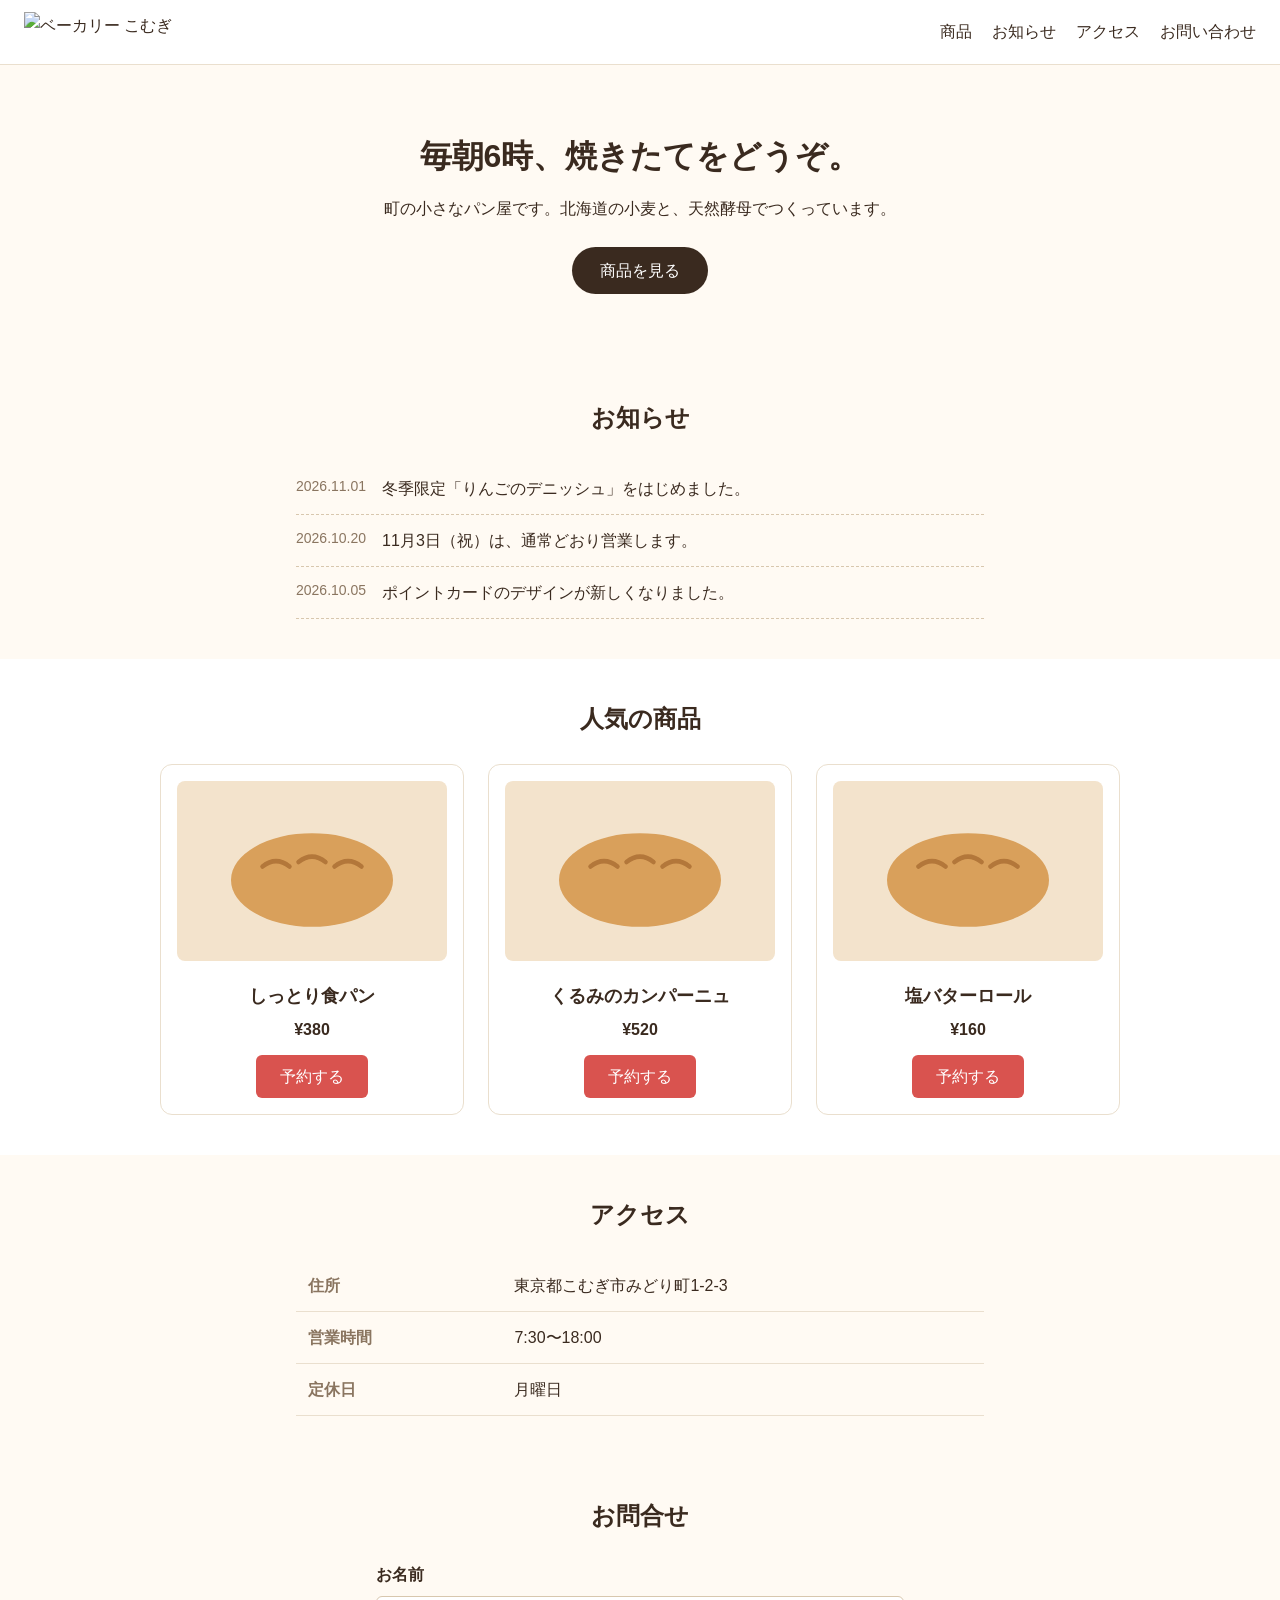
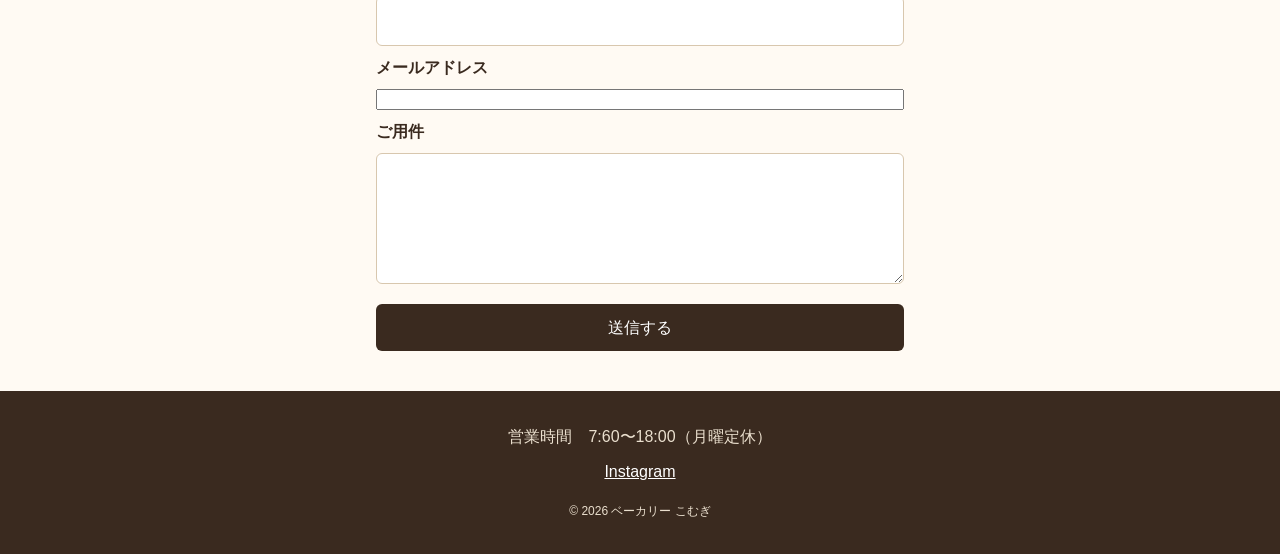
==== 261106/index.html @ dea7c4ce "KMG-102" ====
<!DOCTYPE html>
<html lang="ja">

<head>
    <meta charset="UTF-8">
    <meta name="viewport" content="width=device-width, initial-scale=1.0">
    <title>Document</title>
    <link rel="stylesheet" href="css/style.css">
</head>

<body>
    <header class="site-header">
        <img class="site-header__logo" src="images/logo.svg" alt="ベーカリー こむぎ">
        <nav>
            <ul class="site-header__nav">
                <li><a class="site-header__link" href="#products">商品</a></li>
                <li><a class="site-header__link" href="#news">お知らせ</a></li>
                <li><a class="site-header__link" href="#access">アクセス</a></li>
                <li><a class="site-header__link" href="#contact">お問い合わせ</a></li>
            </ul>
        </nav>
    </header>

    <div class="hero">
        <h1 class="hero__title">毎朝6時、焼きたてをどうぞ。</h1>
        <p class="hero__text">町の小さなパン屋です。北海道の小麦と、天然酵母でつくっています。</p>
        <a class="hero__button" href="#products">商品を見る</a>
    </div>

    <section class="news" id="news">
        <h2 class="section-title">お知らせ</h2>
        <ul class="newsList">
            <li class="newsList-item"><span class="date">2026.11.01</span><span
                    class="text">冬季限定「りんごのデニッシュ」をはじめました。</span></li>
            <li class="newsList-item"><span class="date">2026.10.20</span><span
                    class="text">11月3日（祝）は、通常どおり営業します。</span></li>
            <li class="newsList-item"><span class="date">2026.10.05</span><span
                    class="text">ポイントカードのデザインが新しくなりました。</span></li>
        </ul>
    </section>

    <section class="products" id="products">
        <h2 class="section-title">人気の商品</h2>
        <div class="products__list">
            <div class="product-card">
                <img class="product-card__image" src="img/bread.svg">
                <h3 class="product-card__name">しっとり食パン</h3>
                <p class="product-card__price">¥380</p>
                <a class="product-card__button" href="#contact">予約する</a>
            </div>
            <div class="product-card">
                <img class="product-card__image" src="img/bread.svg">
                <h3 class="product-card__name">くるみのカンパーニュ</h3>
                <p class="product-card__price">¥520</p>
                <a class="product-card__button" href="#contact">予約する</a>
            </div>
            <div class="product-card">
                <img class="product-card__image" src="img/bread.svg">
                <h3 class="product-card__name">塩バターロール</h3>
                <p class="product-card__price">¥160</p>
                <a class="product-card__button" href="#contact">予約する</a>
            </div>
        </div>
        </div>
    </section>

    <section class="access" id="access">
        <h2 class="section-title">アクセス</h2>
        <table class="access__table">
            <tr>
                <th>住所</th>
                <td>東京都こむぎ市みどり町1-2-3</td>
            </tr>
            <tr>
                <th>営業時間</th>
                <td>7:30〜18:00</td>
            </tr>
            <tr>
                <th>定休日</th>
                <td>月曜日</td>
            </tr>
        </table>
    </section>

    <section class="contact" id="contact">
        <h2 class="section-title">お問合せ</h2>
        <form class="contact__form">
            <label class="contact__label" for="name">お名前</label>
            <input class="contact__input" type="text" id="username" name="name">
            <label class="contact__label" for="email">メールアドレス</label>
            <input type="email" id="email" name="email">
            <label class="contact__label" for="message">ご用件</label>
            <textarea class="contact__input" id="message" name="message" rows="4"></textarea>
            <button class="contact__button" type="submit">送信する</button>
        </form>
    </section>

    <footer class="site-footer">
        <p class="site-footer__hours">営業時間　7:60〜18:00（月曜定休）</p>
        <a class="site-footer__link" href="">Instagram</a>
        <p class="site-footer__copy">© 2026 ベーカリー こむぎ</p>
    </footer>
</body>

</html>
---- 261106/css/style.css ----
/* ベーカリー こむぎ */
* {
  box-sizing: border-box;
}

body {
  margin: 0;
  font-family: sans-serif;
  color: #3a2a1f;
  background: #fffaf3;
  line-height: 1.7;
}

/* ===== ヘッダー ===== */
.site-header {
  display: flex;
  justify-content: space-between;
  align-items: center;
  padding: 12px 24px;
  background: #fff;
  border-bottom: 1px solid #eadfce;
}

.site-header__logo {
  height: 40px;
}

.site-header__nav {
  display: flex;
  gap: 20px;
  margin: 0;
  padding: 0;
  list-style: none;
}

.site-header__link {
  color: #3a2a1f;
  text-decoration: none;
}

/* ===== メインビジュアル ===== */
.hero {
  width: 1100px;
  margin: 0 auto;
  padding: 64px 24px;
  text-align: center;
}

.hero__title {
  margin: 0 0 12px;
  font-size: 32px;
}

.hero__text {
  margin: 0 0 24px;
}

.hero__button {
  display: inline-block;
  padding: 10px 28px;
  border-radius: 999px;
  background: #3a2a1f;
  color: #fff;
  text-decoration: none;
}

/* ===== 見出し ===== */
.section-title {
  margin: 0 0 24px;
  font-size: 24px;
  text-align: center;
}

/* ===== お知らせ ===== */
.news {
  max-width: 720px;
  margin: 0 auto;
  padding: 40px 16px;
}

.newsList {
  margin: 0;
  padding: 0;
  list-style: none;
}

.newsList-item {
  display: flex;
  gap: 16px;
  padding: 12px 0;
  border-bottom: 1px dashed #d8c7ae;
}

.date {
  color: #8a7560;
  font-size: 14px;
}

/* ===== 商品 ===== */
.products {
  padding: 40px 16px;
  background: #fff;
}

.products__list {
  display: flex;
  gap: 24px;
  max-width: 960px;
  margin: 0 auto;
}

.product-card {
  flex: 1;
  padding: 16px;
  border: 1px solid #eadfce;
  border-radius: 12px;
  text-align: center;
}

.product-card__image {
  width: 100%;
  border-radius: 8px;
}

.product-card__name {
  margin: 12px 0 4px;
  font-size: 18px;
}

.product-card__price {
  margin: 0 0 12px;
  font-weight: bold;
}

.products .product-card .product-card__button {
  display: inline-block;
  padding: 8px 24px;
  border-radius: 6px;
  background: #d9534f;
  color: #fff;
  text-decoration: none;
}

.product-card__button:hover {
  background: #a63f2c;
}

/* ===== アクセス ===== */
.access {
  max-width: 720px;
  margin: 0 auto;
  padding: 40px 16px;
}

.access__table {
  width: 100%;
  border-collapse: collapse;
}

.access__table th,
.access__table td {
  padding: 12px;
  border-bottom: 1px solid #eadfce;
  text-align: left;
}

.access__table th {
  width: 30%;
  color: #8a7560;
}

/* ===== お問い合わせ ===== */
.contact {
  max-width: 560px;
  margin: 0 auto;
  padding: 40px 16px;
}

.contact__form {
  display: grid;
  gap: 8px;
}

.contact__label {
  font-weight: bold;
}

.contact__input {
  padding: 10px;
  border: 1px solid #d8c7ae;
  border-radius: 6px;
  font: inherit;
}

.contact__input:focus {
  outline: 3px solid #c8553d;
}

.contact__button {
  margin-top: 12px;
  padding: 10px;
  border: none;
  border-radius: 6px;
  background: #3a2a1f;
  color: #fff;
  font: inherit;
}

/* ===== フッター ===== */
.site-footer {
  padding: 32px 16px;
  background: #3a2a1f;
  color: #eadfce;
  text-align: center;
}

.site-footer__hours {
  margin: 0 0 8px;
}

.site-footer__link {
  color: #fff;
}

.site-footer__copy {
  margin: 16px 0 0;
  font-size: 12px;
}

@media (max-width: 600px) {
  .site-header {
    flex-direction: column;
    gap: 8px;
  }

  .products__list {
    flex-direction: column;
  }
}
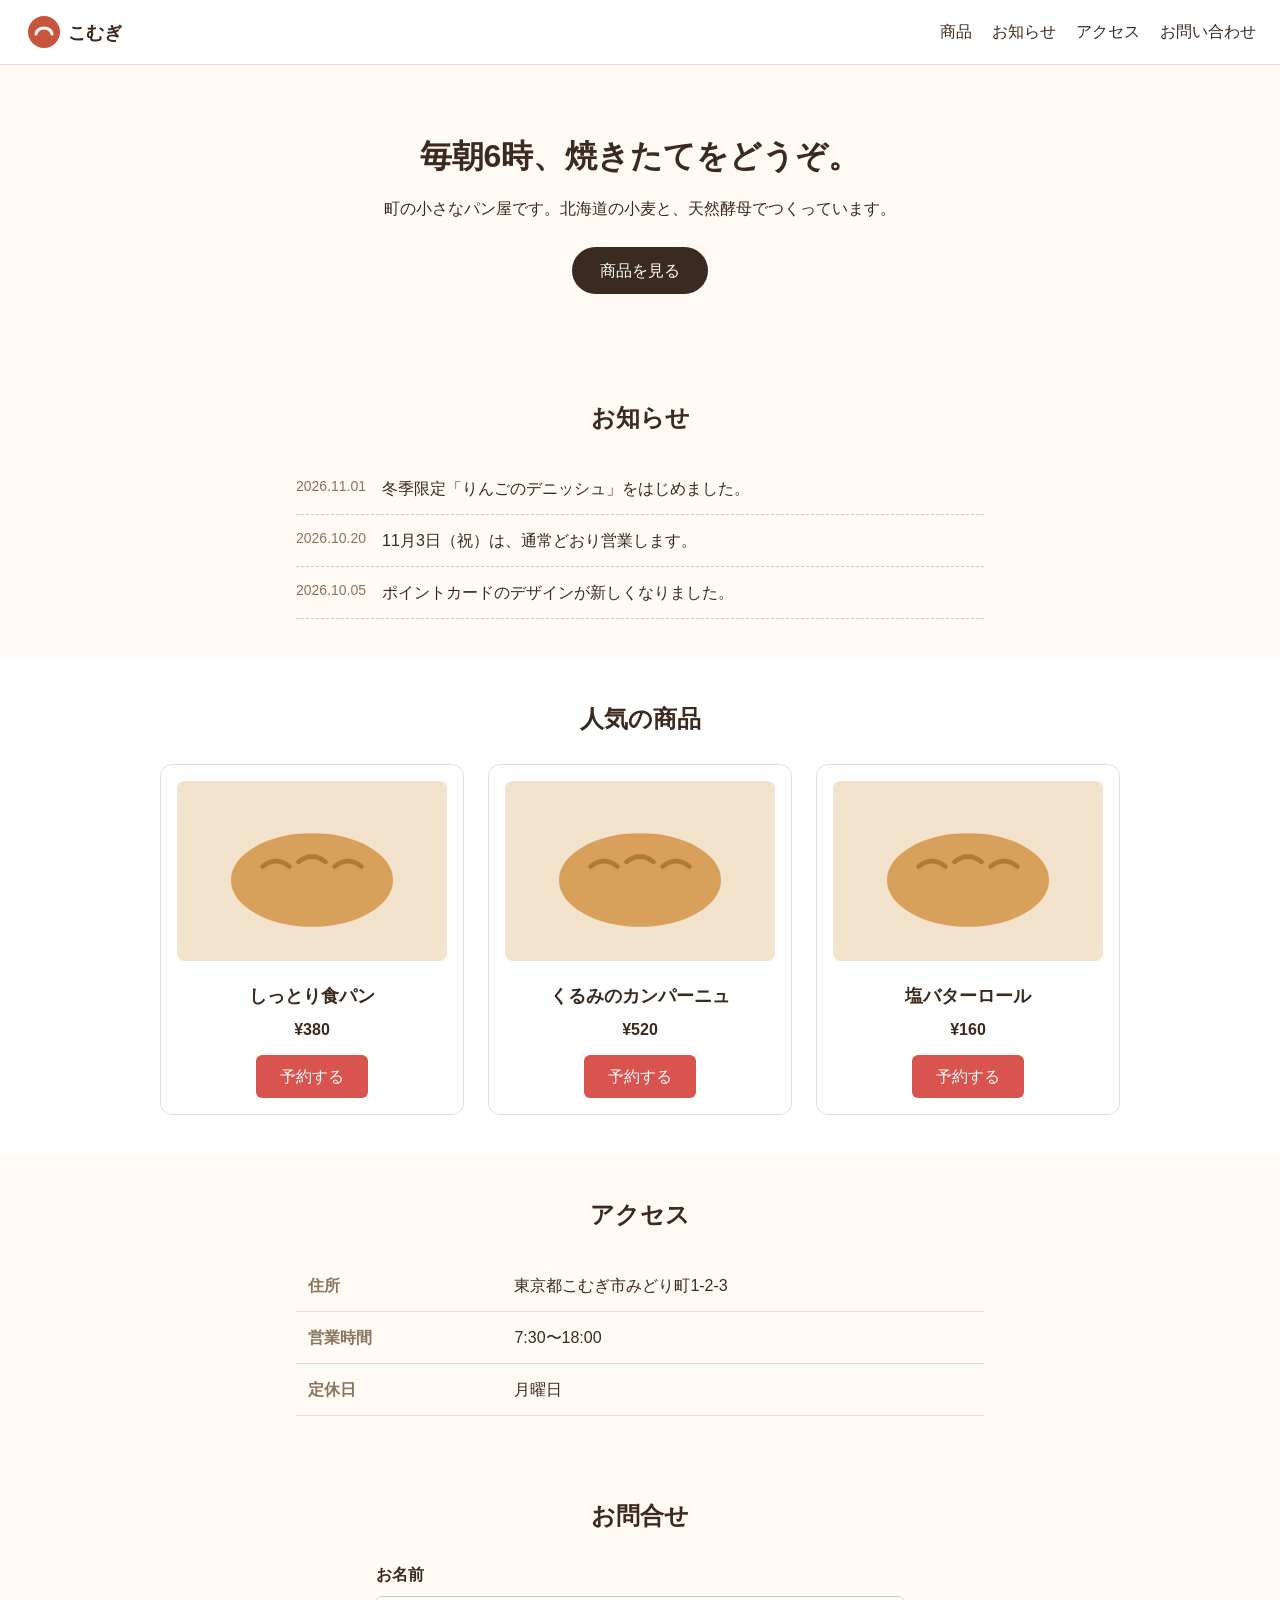
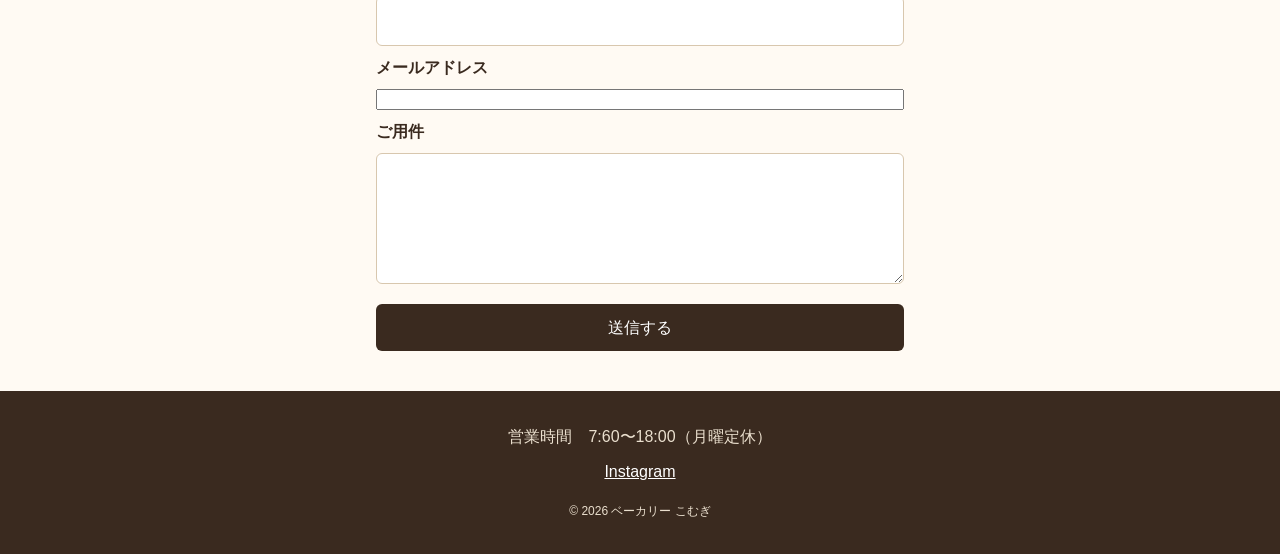
==== commit 690c9c61: "KMG-103" ====
--- a/261106/index.html
+++ b/261106/index.html
@@ -10,7 +10,7 @@
 
 <body>
     <header class="site-header">
-        <img class="site-header__logo" src="images/logo.svg" alt="ベーカリー こむぎ">
+        <img class="site-header__logo" src="img/logo.svg" alt="ベーカリー こむぎ">
         <nav>
             <ul class="site-header__nav">
                 <li><a class="site-header__link" href="#products">商品</a></li>
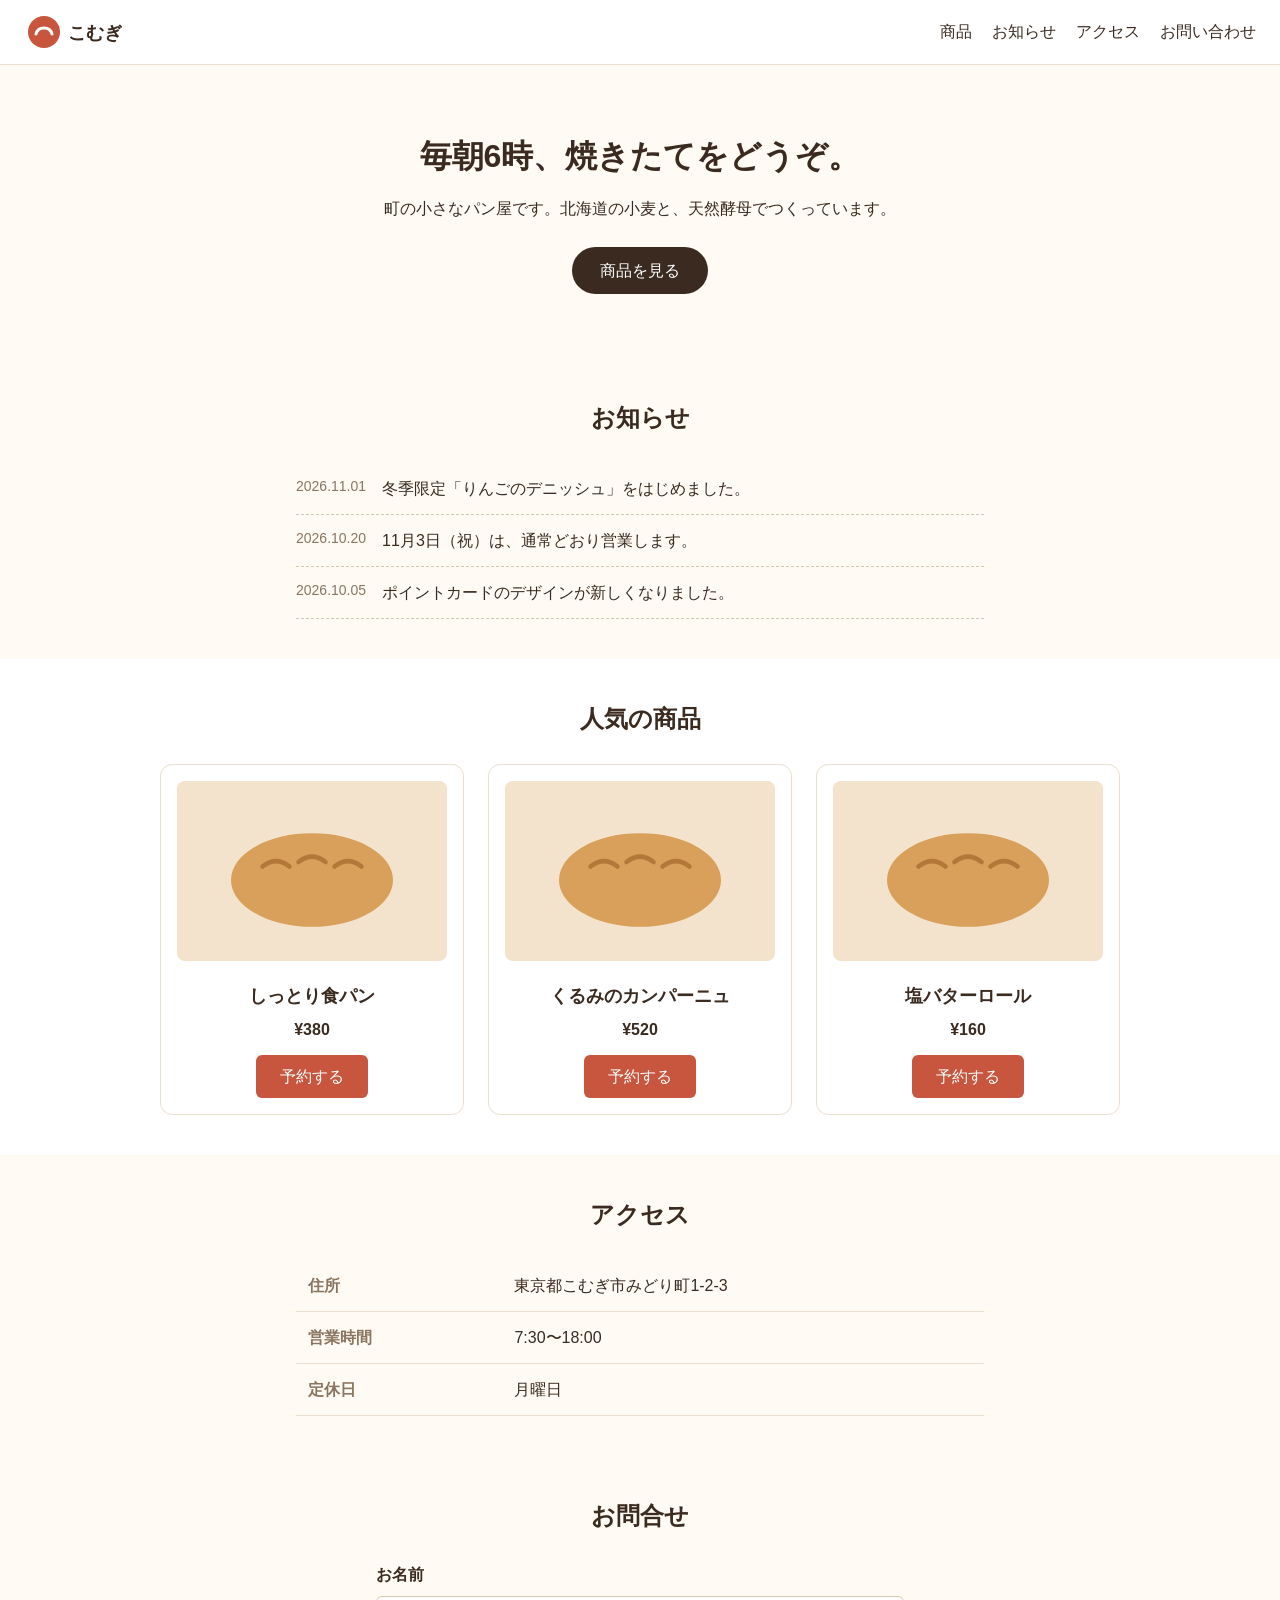
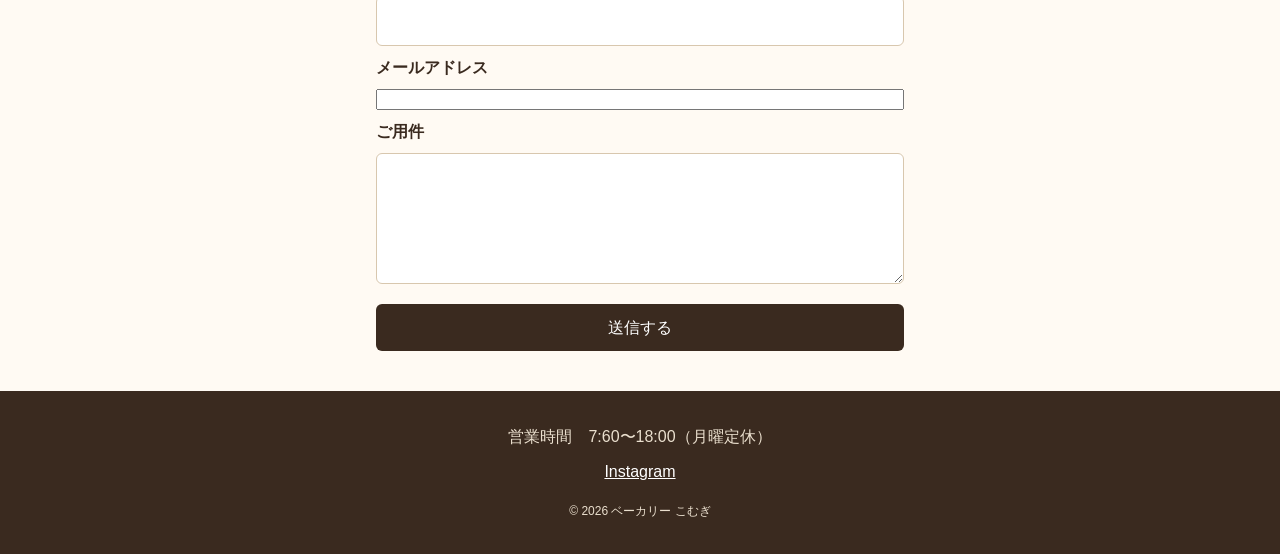
==== commit 6ae3578b: "KMG-106" ====
--- a/261106/index.html
+++ b/261106/index.html
@@ -86,7 +86,7 @@
         <h2 class="section-title">お問合せ</h2>
         <form class="contact__form">
             <label class="contact__label" for="name">お名前</label>
-            <input class="contact__input" type="text" id="username" name="name">
+            <input class="contact__input" type="text" id="name" name="name">
             <label class="contact__label" for="email">メールアドレス</label>
             <input type="email" id="email" name="email">
             <label class="contact__label" for="message">ご用件</label>
--- a/261106/css/style.css
+++ b/261106/css/style.css
@@ -132,11 +132,11 @@
   font-weight: bold;
 }
 
-.products .product-card .product-card__button {
+.products  .product-card__button {
   display: inline-block;
   padding: 8px 24px;
   border-radius: 6px;
-  background: #d9534f;
+  background: #c8553d;
   color: #fff;
   text-decoration: none;
 }
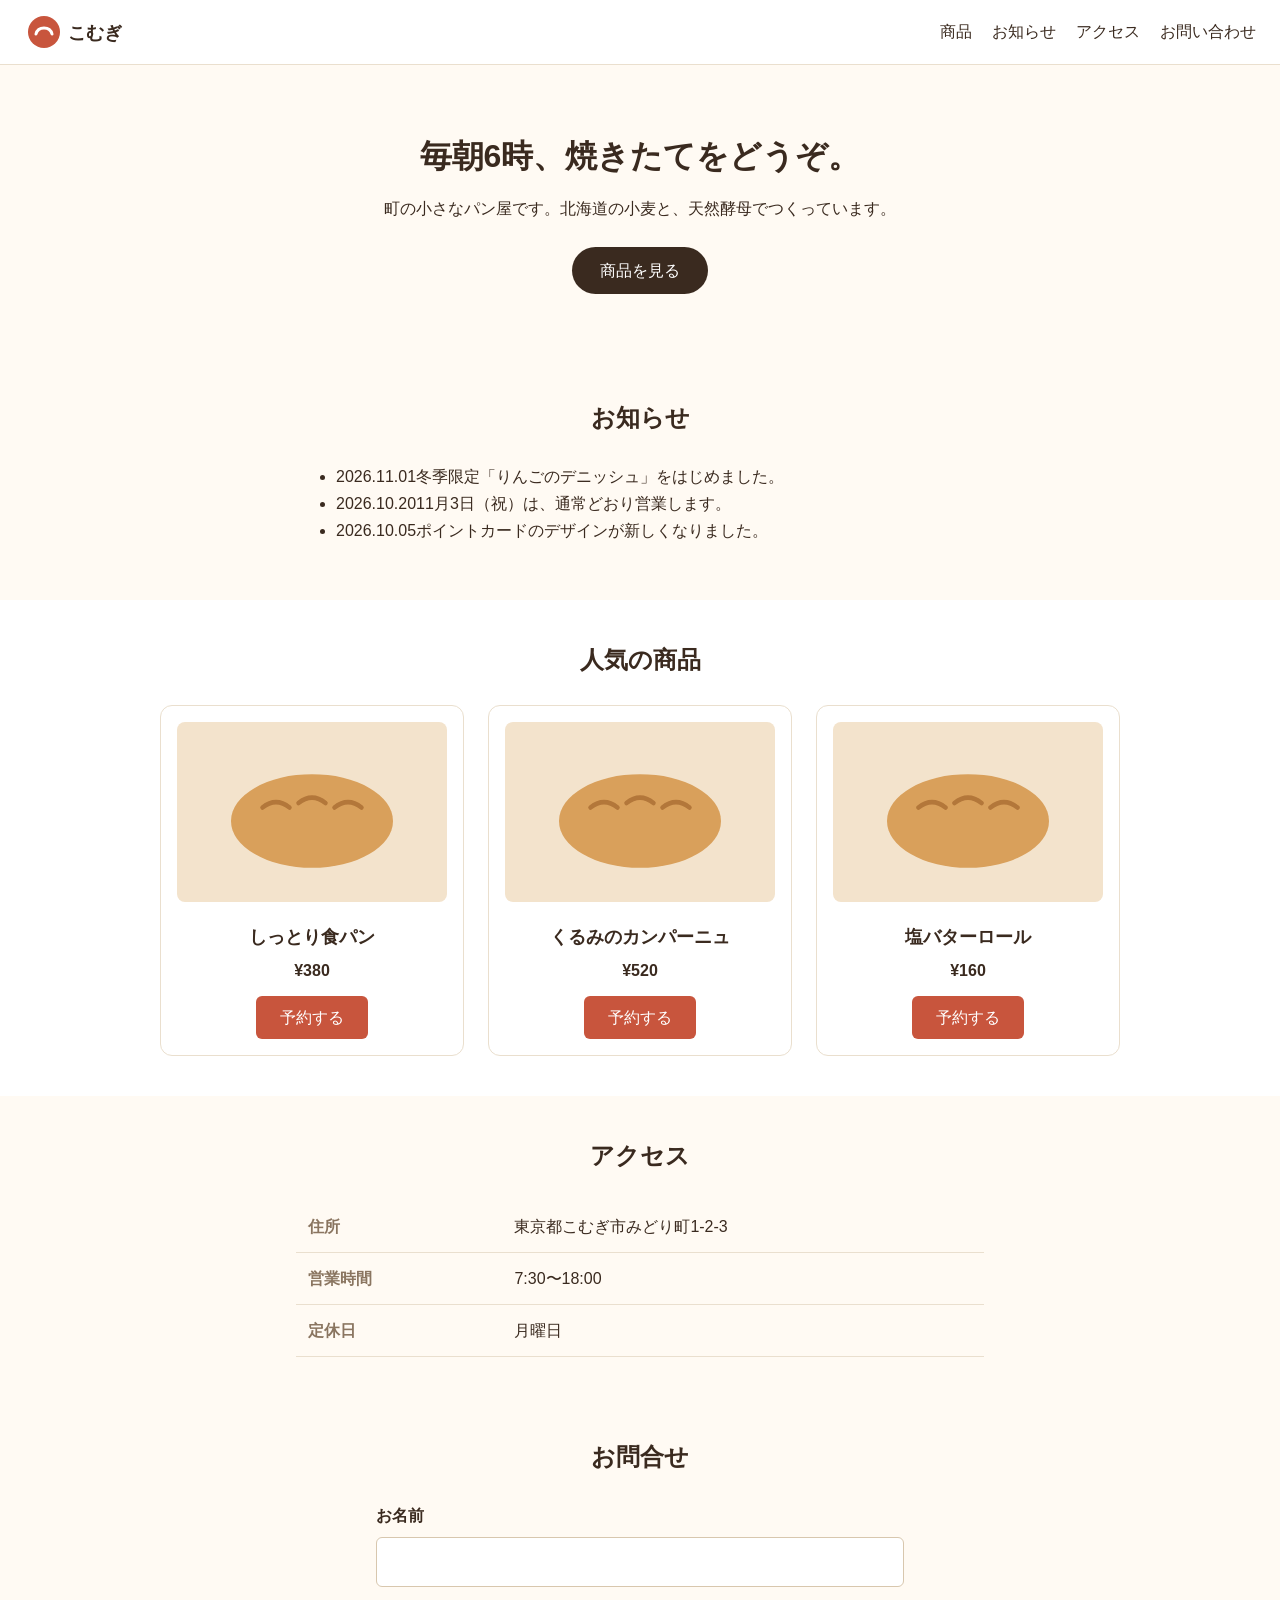
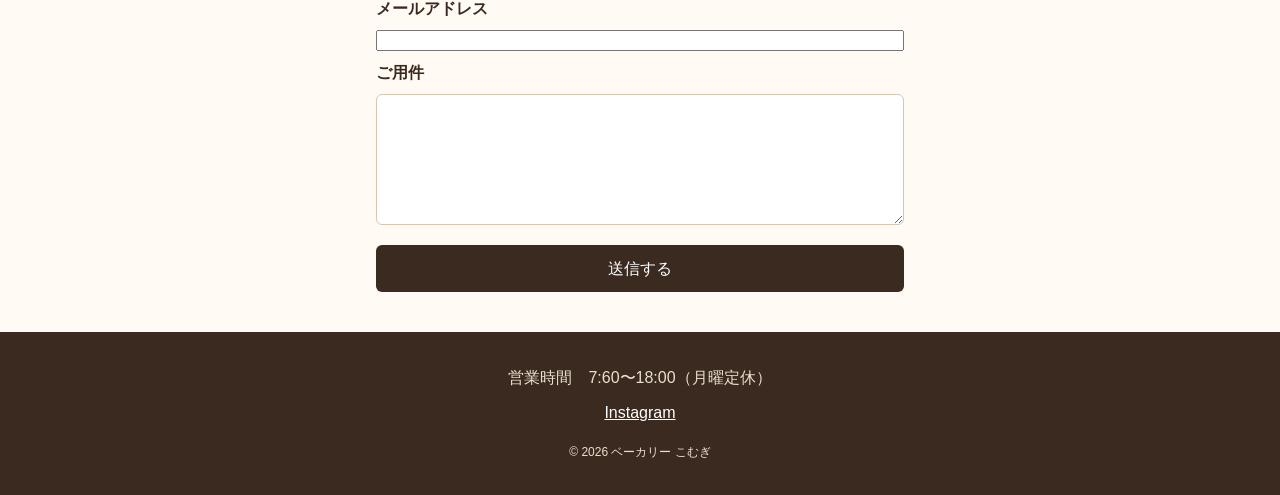
==== commit fca7206f: "KMG-108" ====
--- a/261106/index.html
+++ b/261106/index.html
@@ -29,12 +29,12 @@
 
     <section class="news" id="news">
         <h2 class="section-title">お知らせ</h2>
-        <ul class="newsList">
-            <li class="newsList-item"><span class="date">2026.11.01</span><span
+        <ul class="news-list">
+            <li class="news-list__item"><span class="news-list__date">2026.11.01</span><span
                     class="text">冬季限定「りんごのデニッシュ」をはじめました。</span></li>
-            <li class="newsList-item"><span class="date">2026.10.20</span><span
+            <li class="news-list__item"><span class="news-list__date">2026.10.20</span><span
                     class="text">11月3日（祝）は、通常どおり営業します。</span></li>
-            <li class="newsList-item"><span class="date">2026.10.05</span><span
+            <li class="news-list__item"><span class="news-list__date">2026.10.05</span><span
                     class="text">ポイントカードのデザインが新しくなりました。</span></li>
         </ul>
     </section>
--- a/261106/css/style.css
+++ b/261106/css/style.css
@@ -40,7 +40,7 @@
 
 /* ===== メインビジュアル ===== */
 .hero {
-  width: 1100px;
+  max-width: 1100px;
   margin: 0 auto;
   padding: 64px 24px;
   text-align: center;
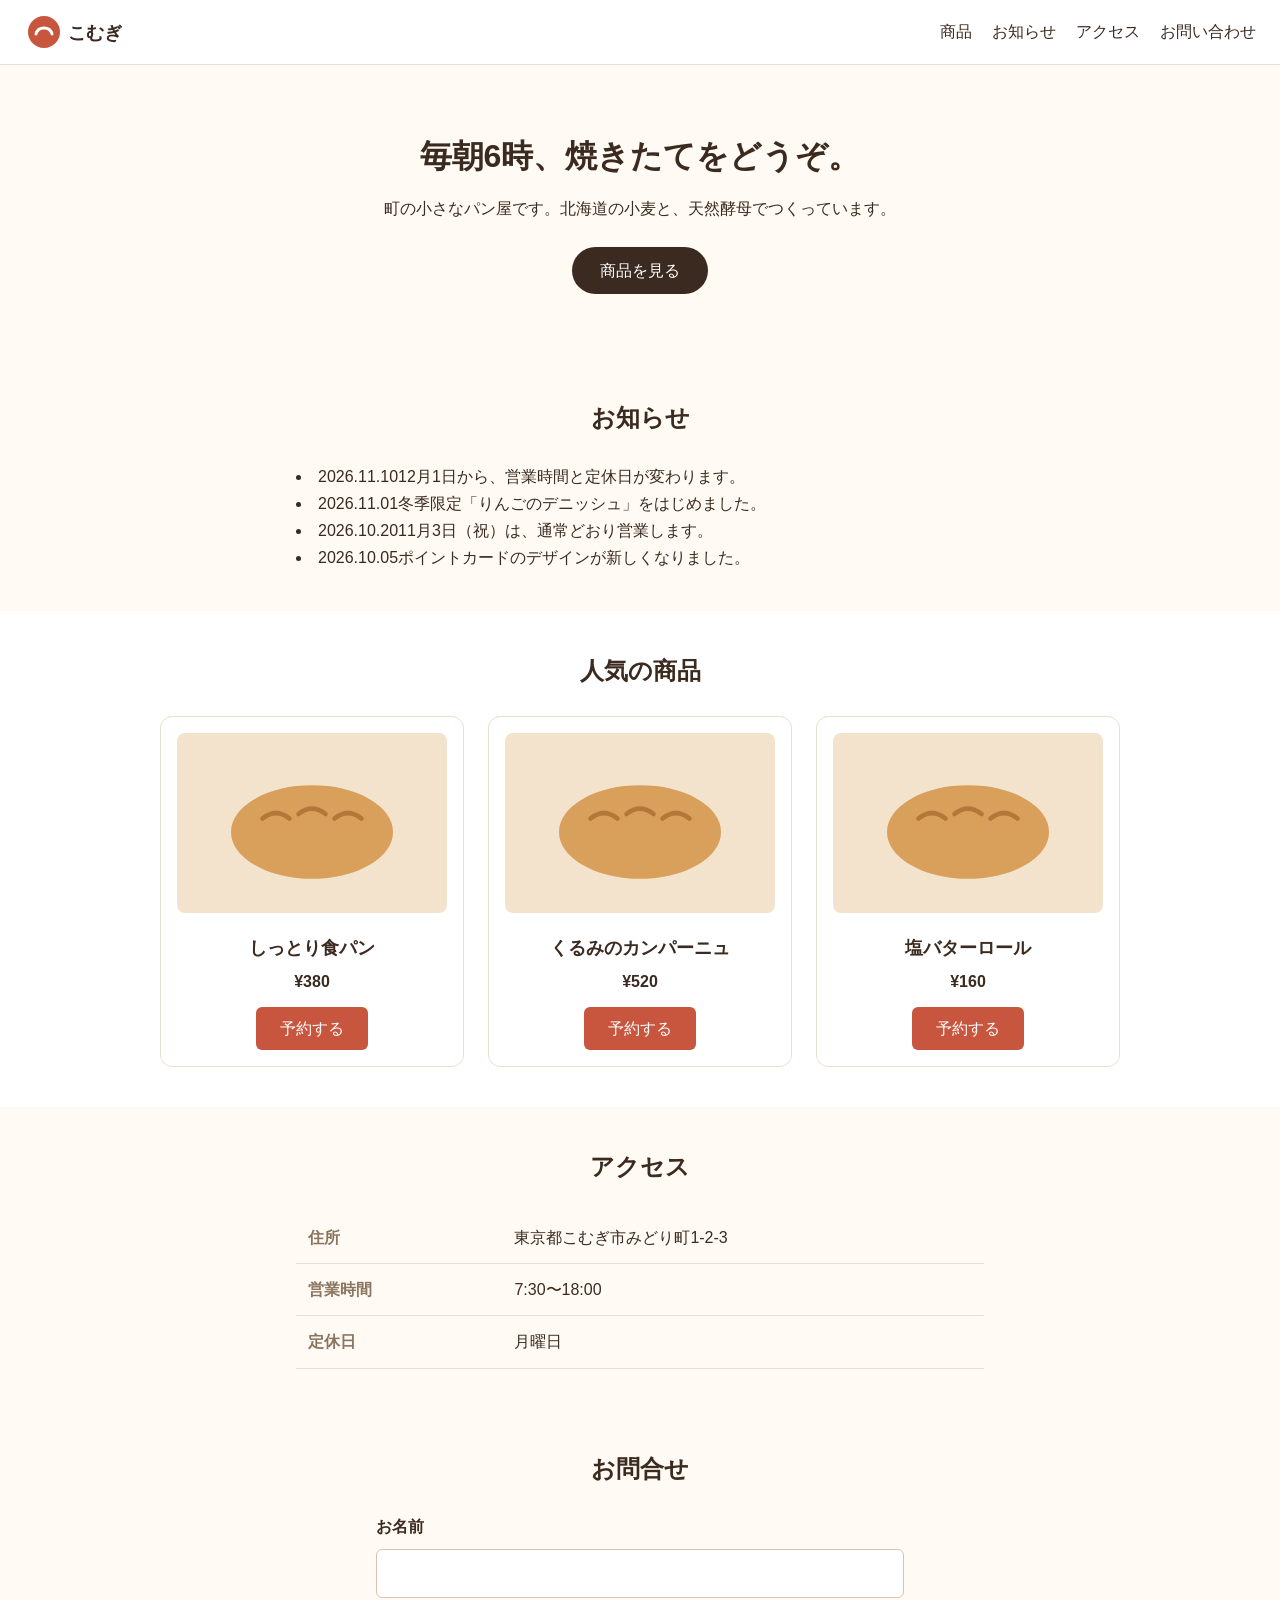
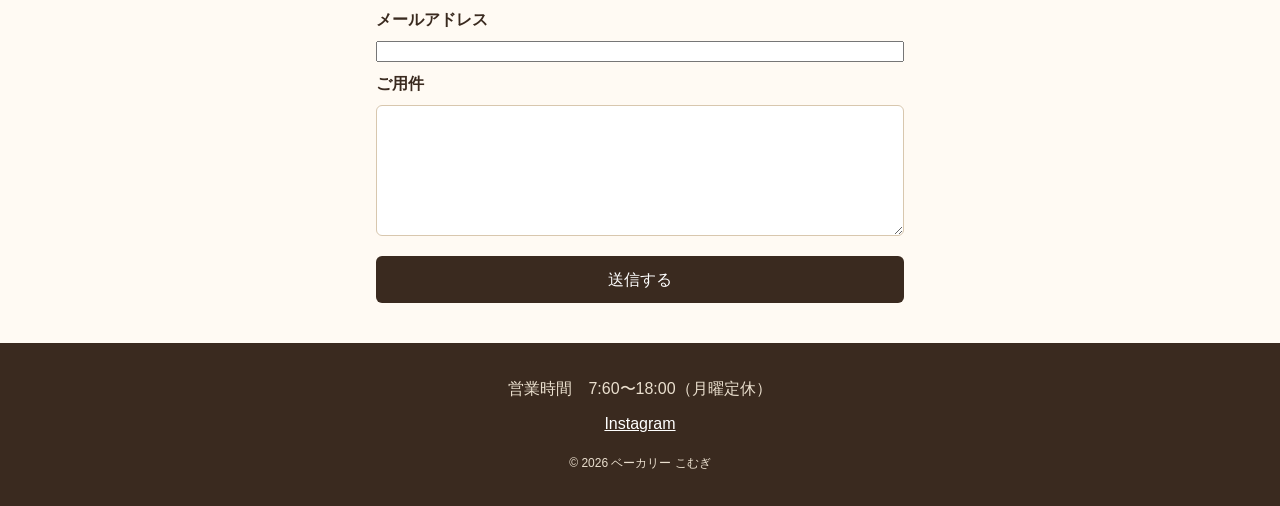
==== commit 4a1e6fb4: "KMG-112" ====
--- a/261106/index.html
+++ b/261106/index.html
@@ -29,13 +29,14 @@
 
     <section class="news" id="news">
         <h2 class="section-title">お知らせ</h2>
-        <ul class="news-list">
-            <li class="news-list__item"><span class="news-list__date">2026.11.01</span><span
-                    class="text">冬季限定「りんごのデニッシュ」をはじめました。</span></li>
-            <li class="news-list__item"><span class="news-list__date">2026.10.20</span><span
-                    class="text">11月3日（祝）は、通常どおり営業します。</span></li>
-            <li class="news-list__item"><span class="news-list__date">2026.10.05</span><span
-                    class="text">ポイントカードのデザインが新しくなりました。</span></li>
+        <li class="news-list__item"><span class="news-list__date">2026.11.10</span><span
+                class="text">12月1日から、営業時間と定休日が変わります。</span></li>
+        <li class="news-list__item"><span class="news-list__date">2026.11.01</span><span
+                class="text">冬季限定「りんごのデニッシュ」をはじめました。</span></li>
+        <li class="news-list__item"><span class="news-list__date">2026.10.20</span><span
+                class="text">11月3日（祝）は、通常どおり営業します。</span></li>
+        <li class="news-list__item"><span class="news-list__date">2026.10.05</span><span
+                class="text">ポイントカードのデザインが新しくなりました。</span></li>
         </ul>
     </section>
 
--- a/261106/css/style.css
+++ b/261106/css/style.css
@@ -78,13 +78,13 @@
   padding: 40px 16px;
 }
 
-.newsList {
+.news-List {
   margin: 0;
   padding: 0;
   list-style: none;
 }
 
-.newsList-item {
+.news-List__item {
   display: flex;
   gap: 16px;
   padding: 12px 0;
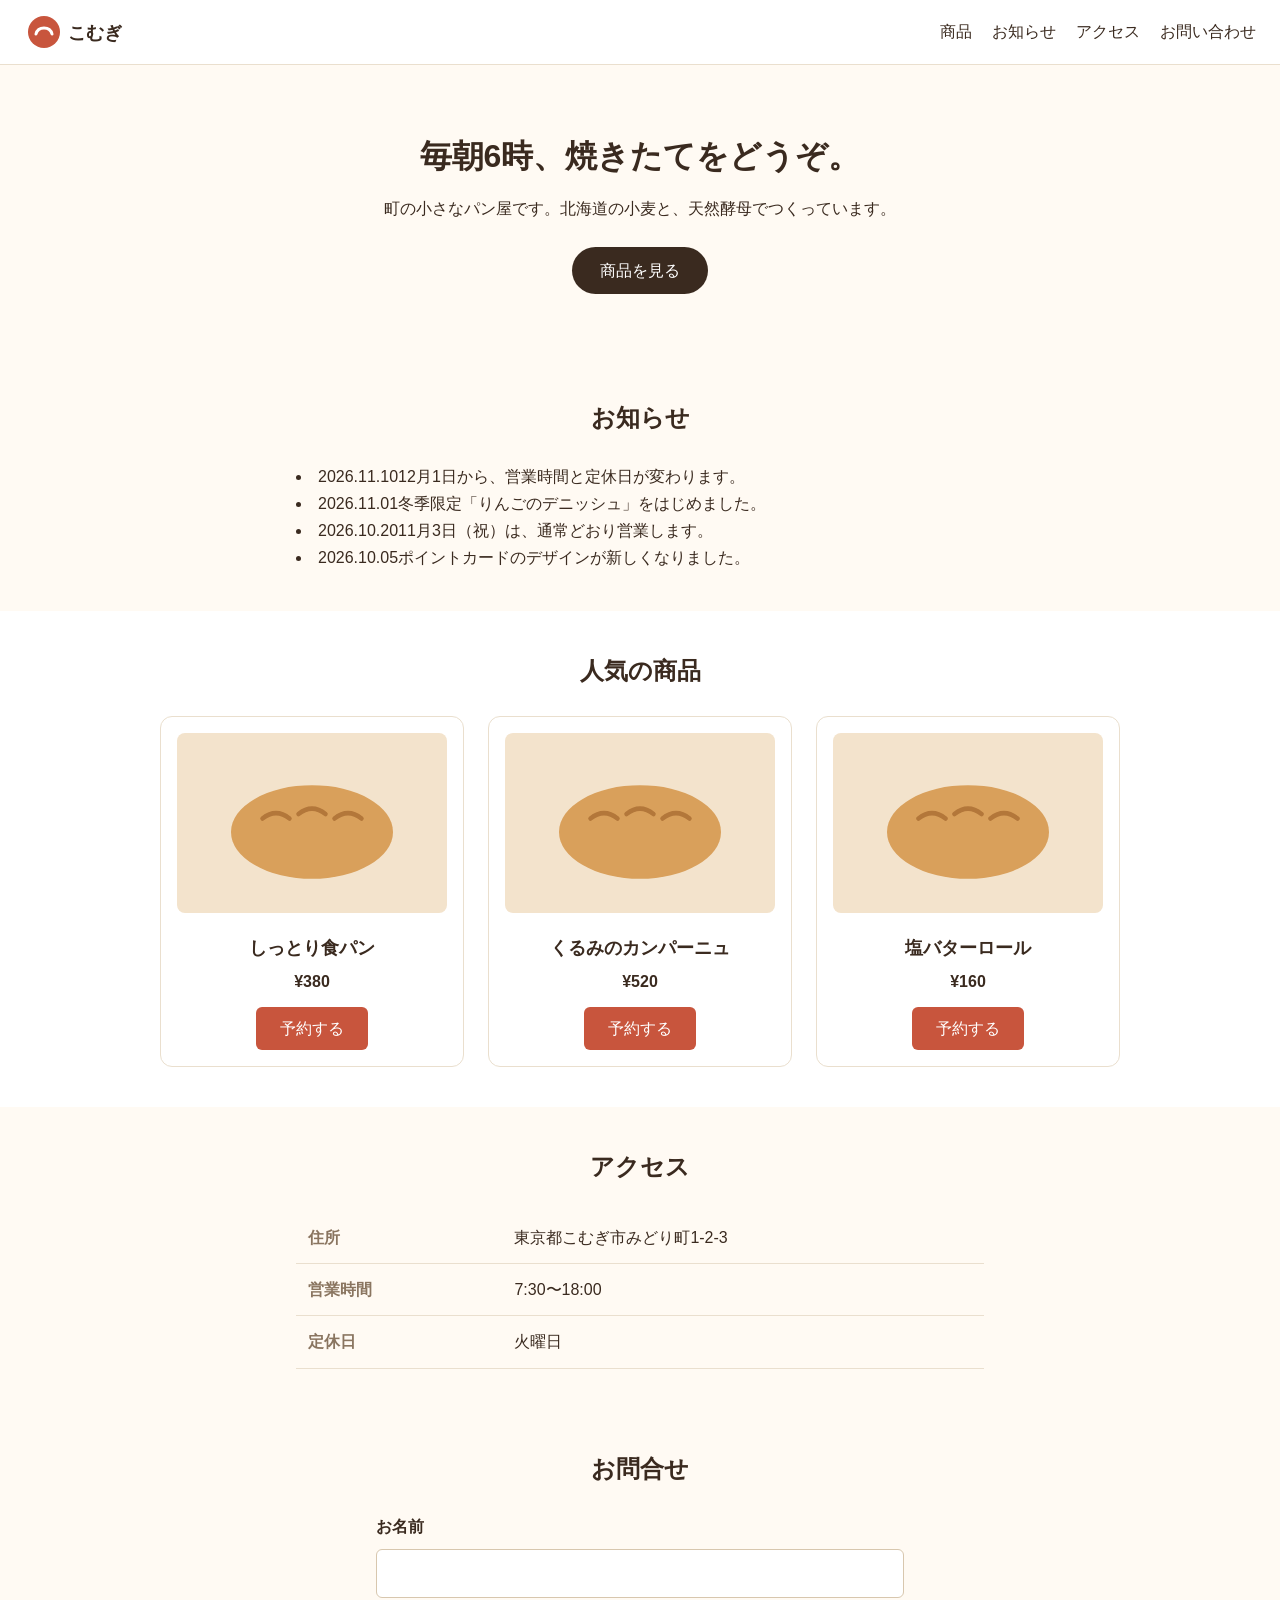
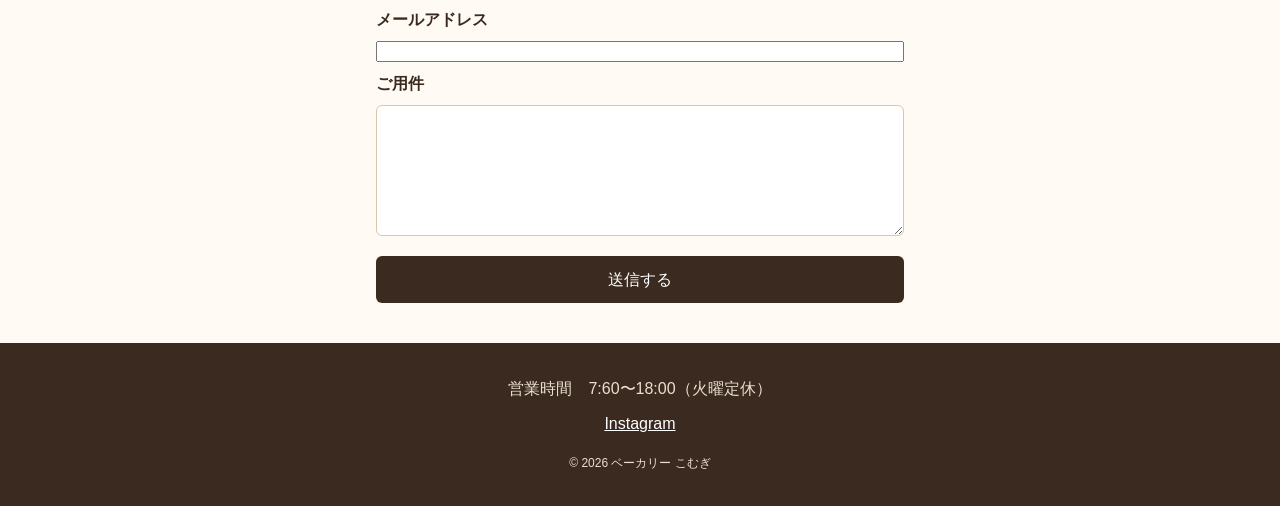
==== commit 6aabbe62: "KMG-111" ====
--- a/261106/index.html
+++ b/261106/index.html
@@ -78,7 +78,7 @@
             </tr>
             <tr>
                 <th>定休日</th>
-                <td>月曜日</td>
+                <td>火曜日</td>
             </tr>
         </table>
     </section>
@@ -97,7 +97,7 @@
     </section>
 
     <footer class="site-footer">
-        <p class="site-footer__hours">営業時間　7:60〜18:00（月曜定休）</p>
+        <p class="site-footer__hours">営業時間　7:60〜18:00（火曜定休）</p>
         <a class="site-footer__link" href="">Instagram</a>
         <p class="site-footer__copy">© 2026 ベーカリー こむぎ</p>
     </footer>
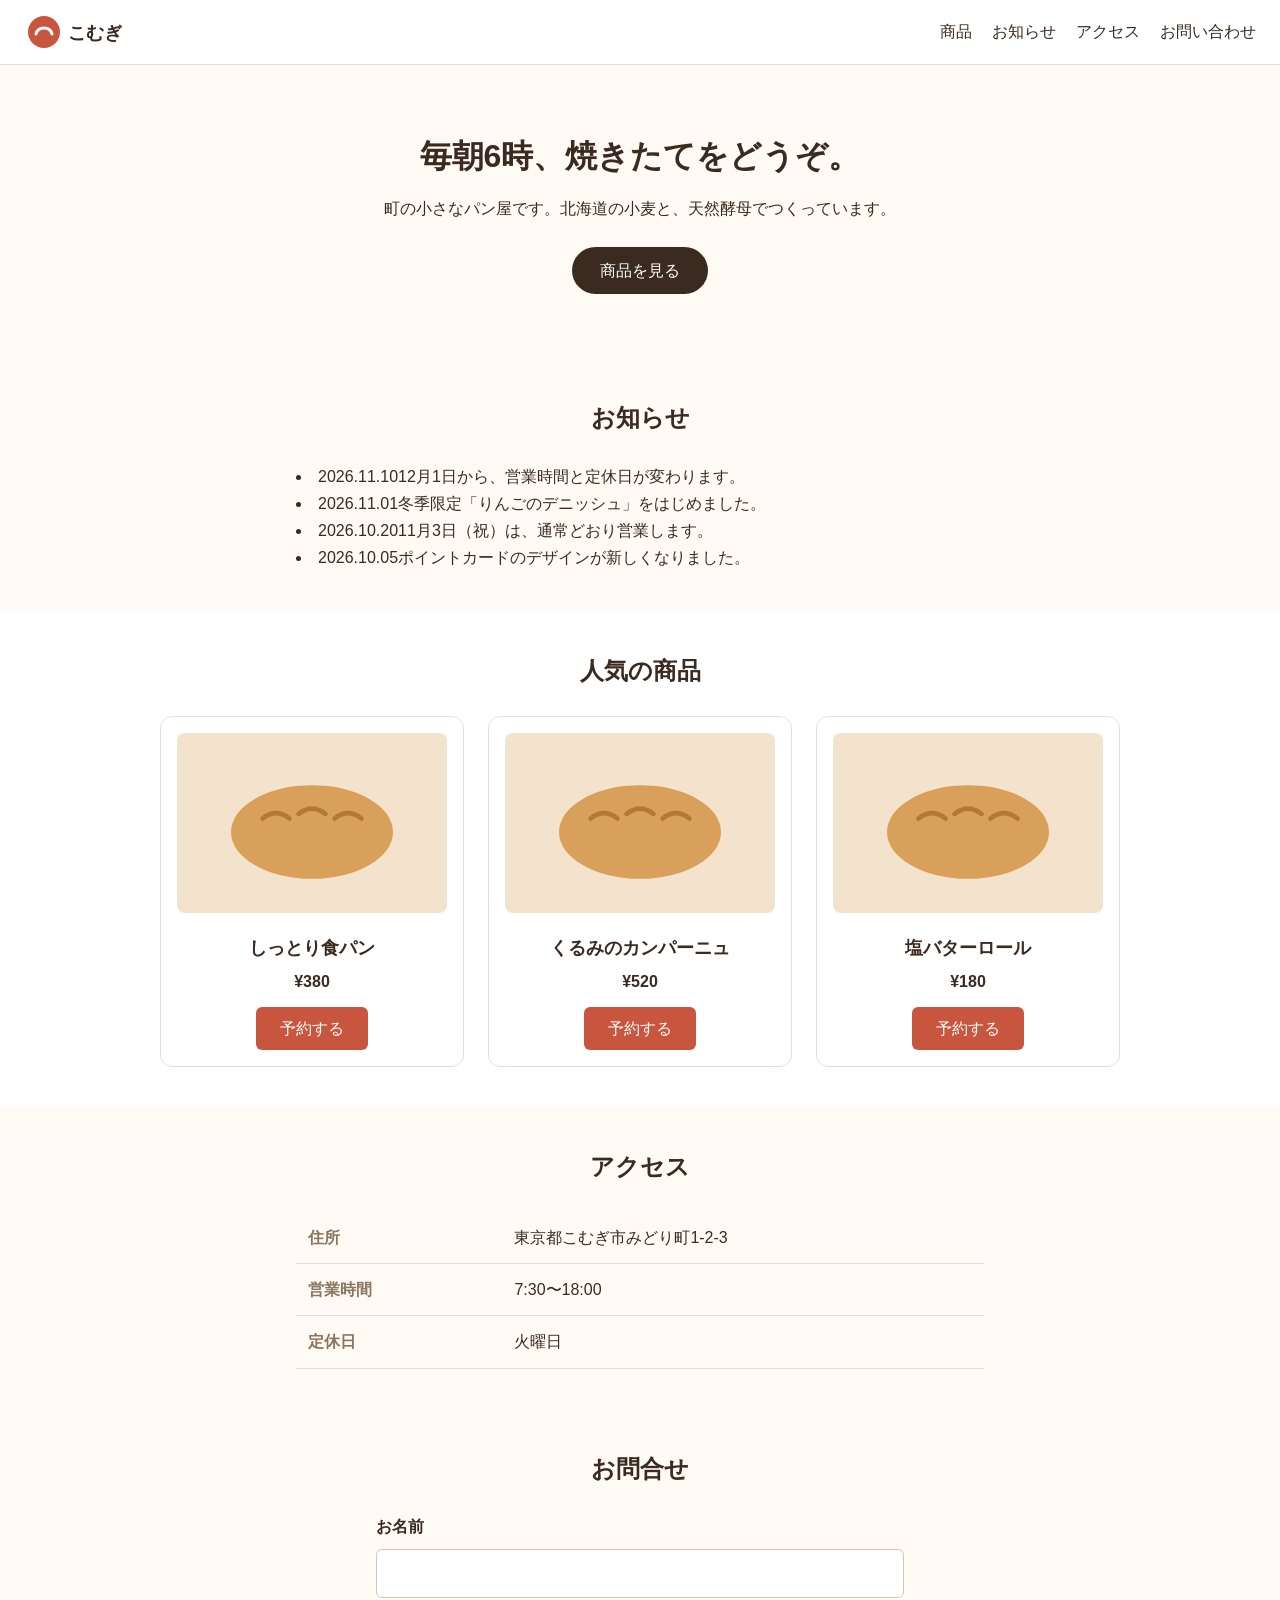
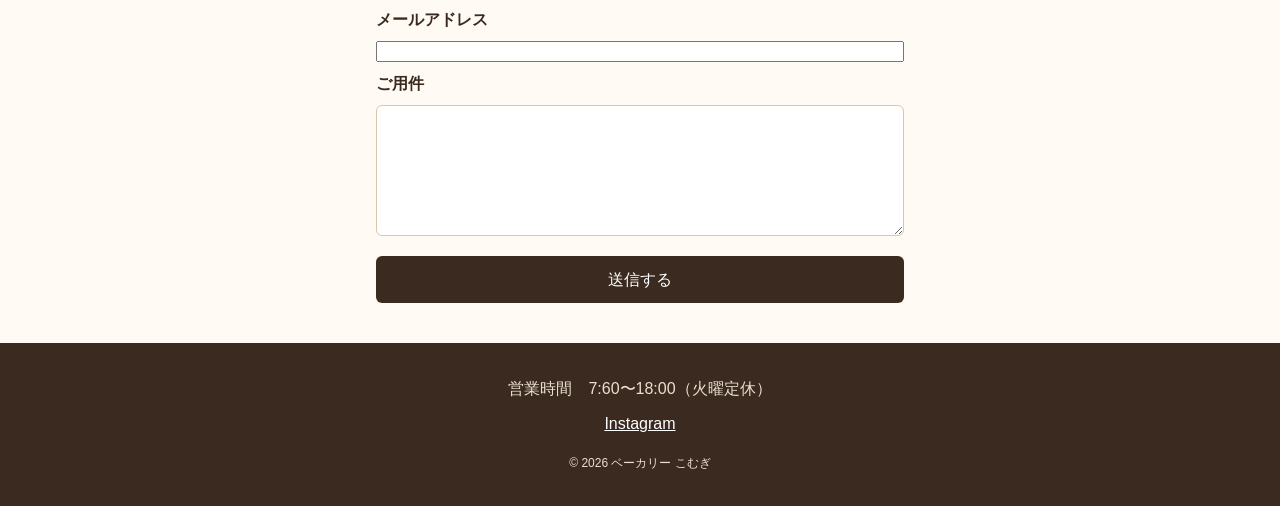
==== commit 75d5f7f3: "KMG-110" ====
--- a/261106/index.html
+++ b/261106/index.html
@@ -58,7 +58,7 @@
             <div class="product-card">
                 <img class="product-card__image" src="img/bread.svg">
                 <h3 class="product-card__name">塩バターロール</h3>
-                <p class="product-card__price">¥160</p>
+                <p class="product-card__price">¥180</p>
                 <a class="product-card__button" href="#contact">予約する</a>
             </div>
         </div>
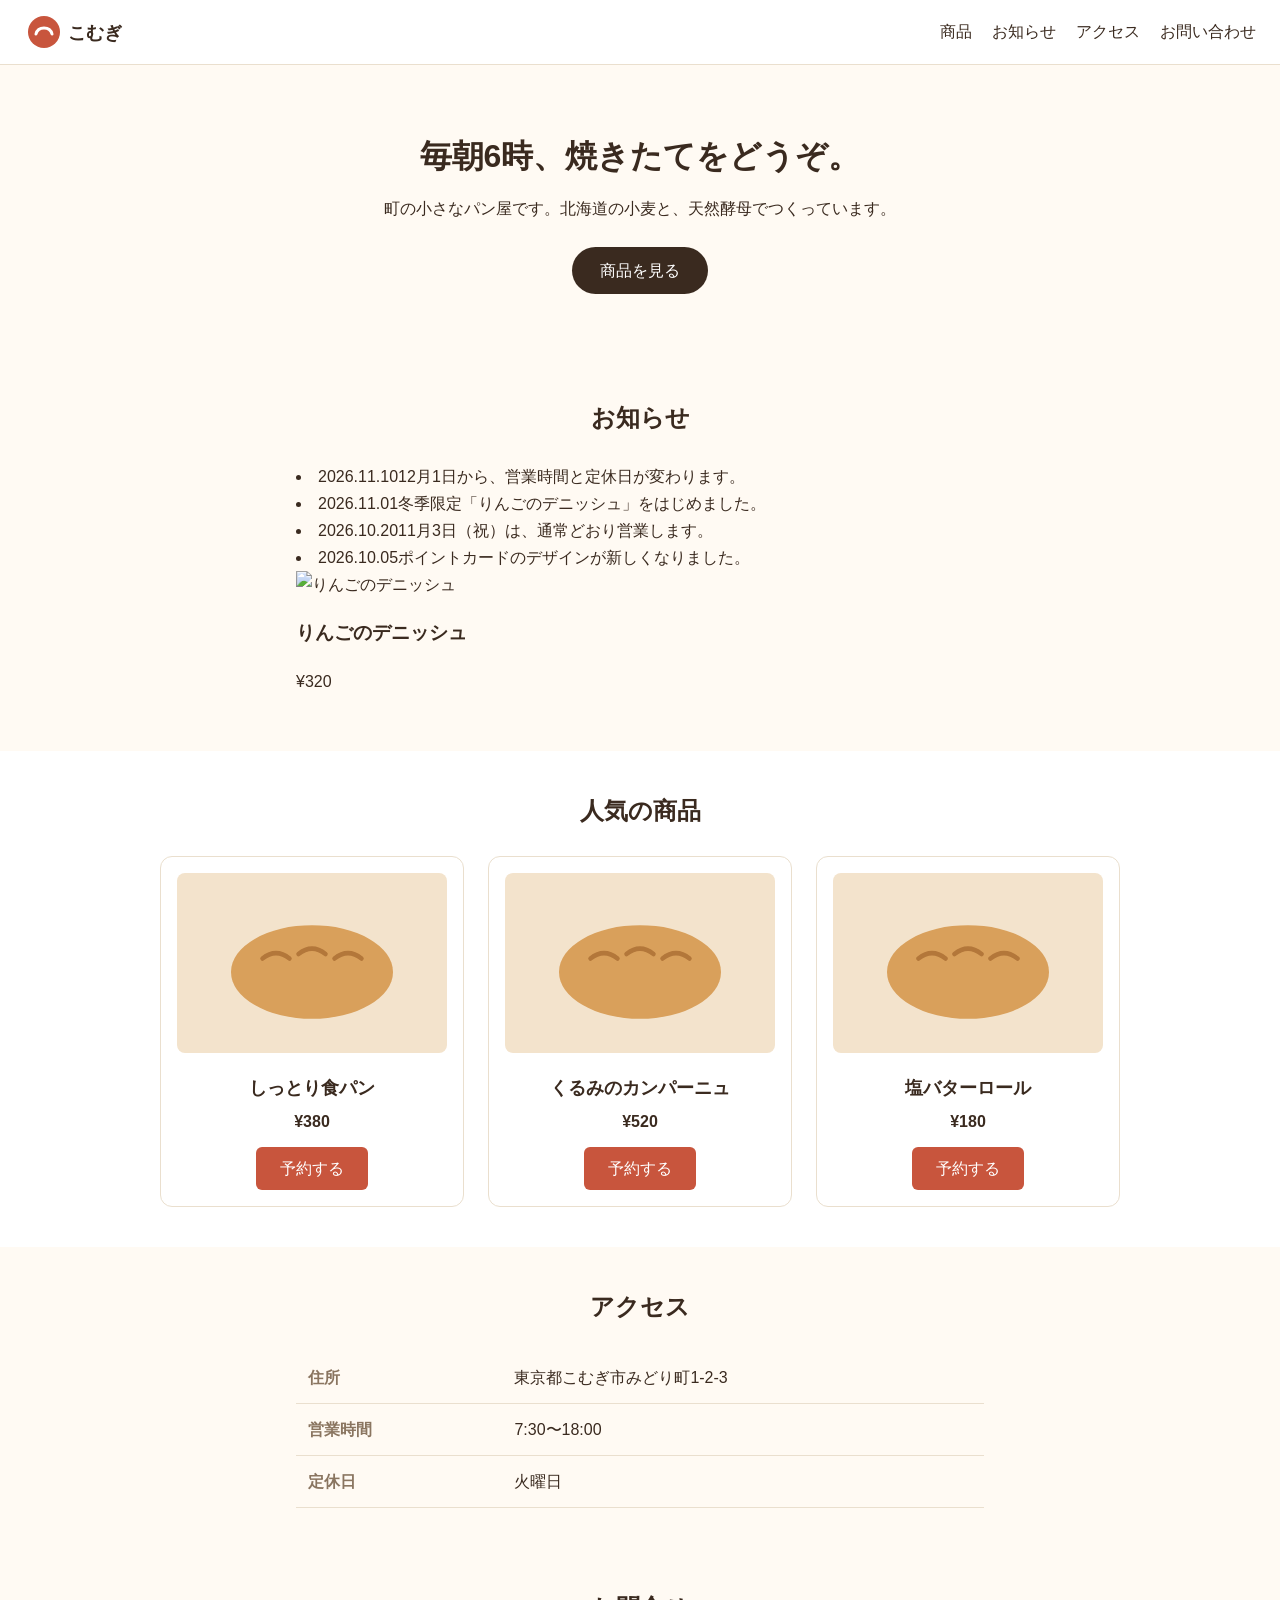
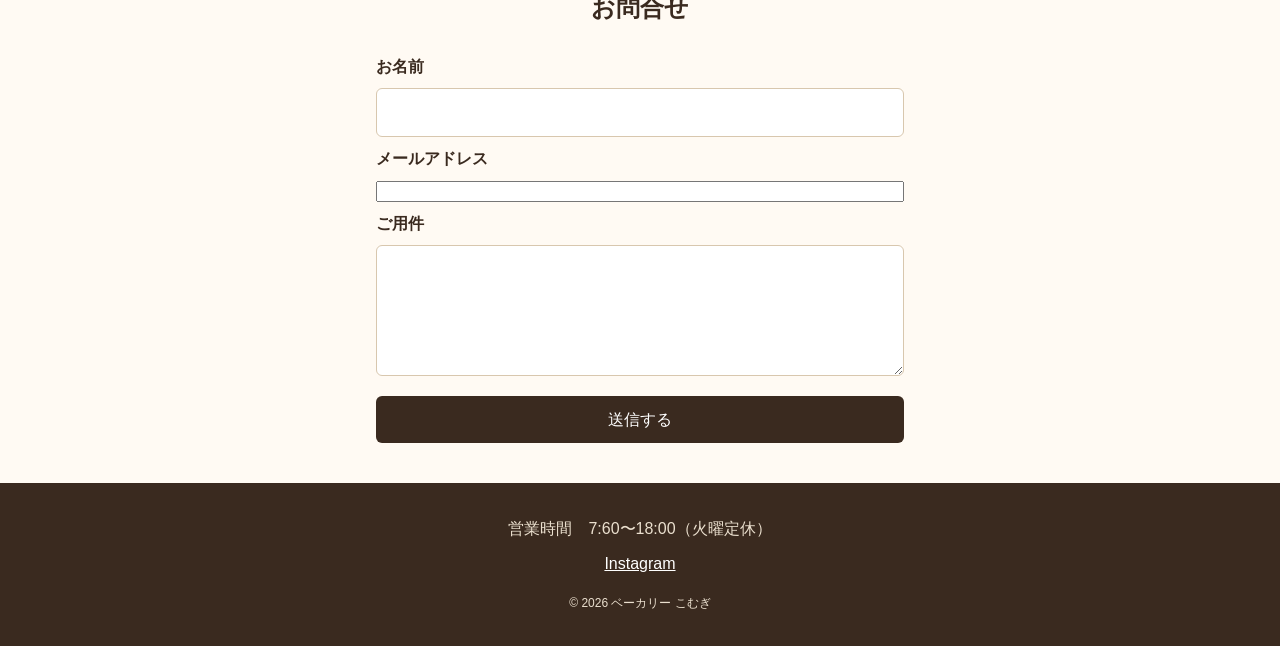
==== commit 8cd03c10: "KMG-113" ====
--- a/261106/index.html
+++ b/261106/index.html
@@ -37,6 +37,11 @@
                 class="text">11月3日（祝）は、通常どおり営業します。</span></li>
         <li class="news-list__item"><span class="news-list__date">2026.10.05</span><span
                 class="text">ポイントカードのデザインが新しくなりました。</span></li>
+        <div class="products__item">
+            <img src="images/..." alt="りんごのデニッシュ">
+            <h3>りんごのデニッシュ</h3>
+            <p>¥320</p>
+        </div>
         </ul>
     </section>
 
